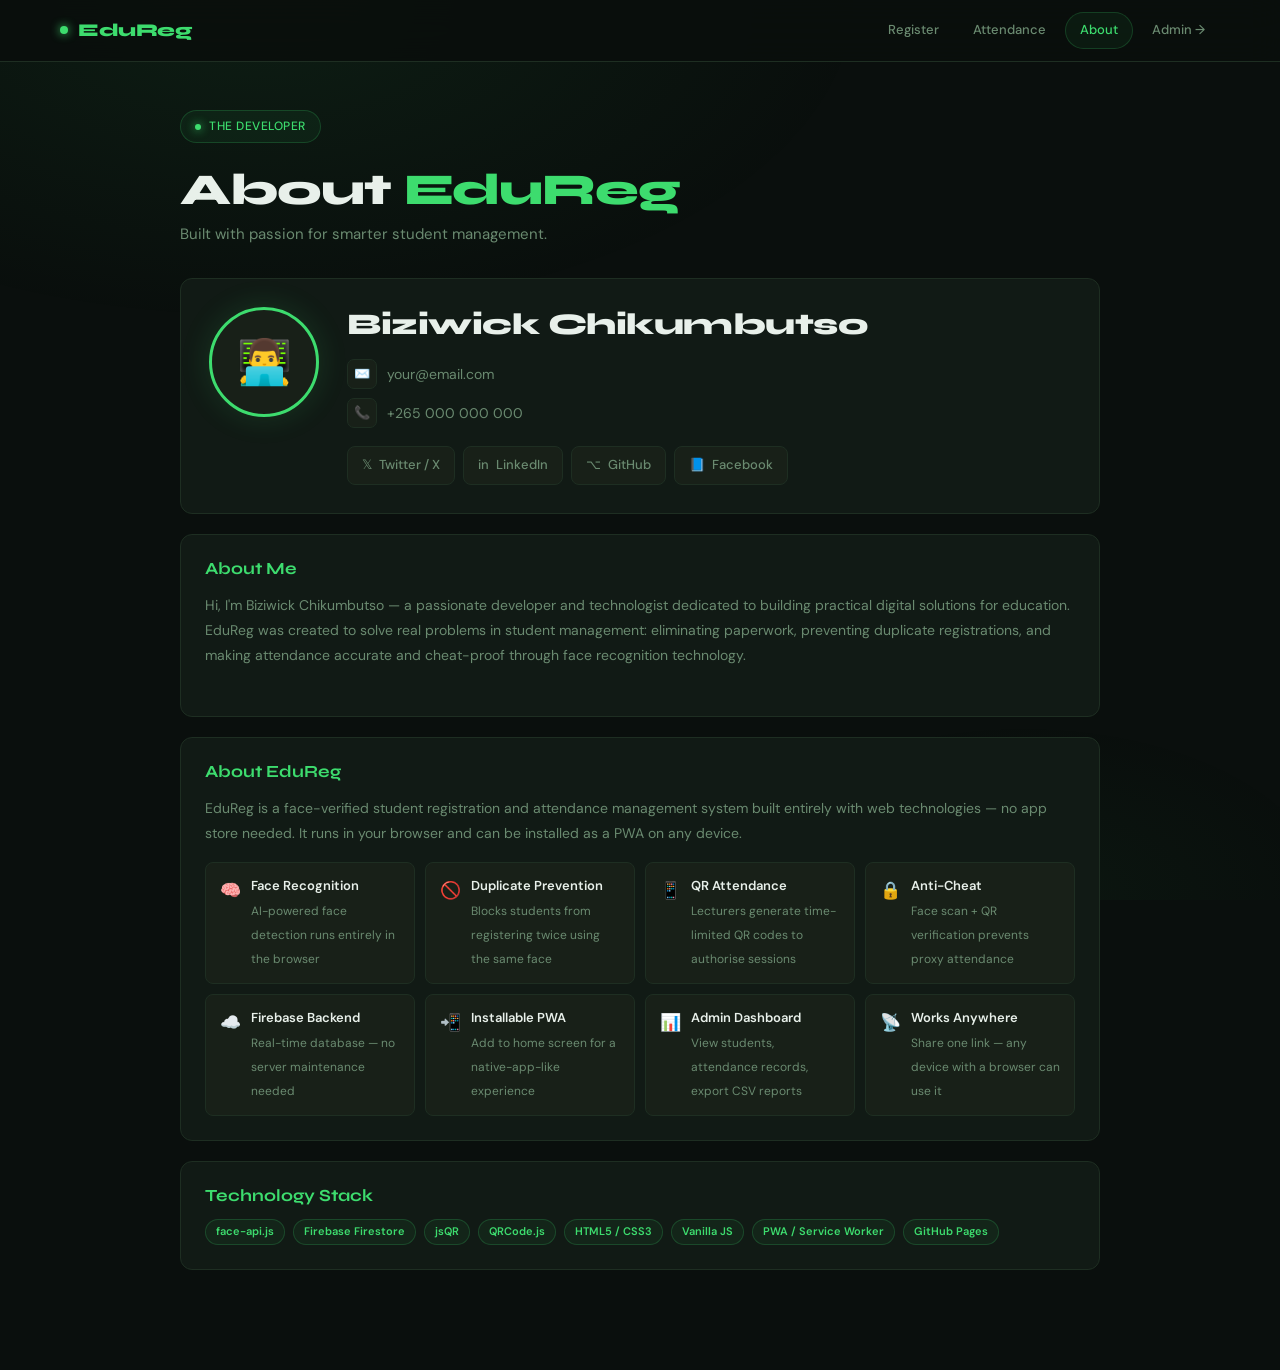
==== about.html @ fe2437e2 "Add files via upload" ====
<!DOCTYPE html>
<html lang="en">
<head>
  <meta charset="UTF-8"/>
  <meta name="viewport" content="width=device-width, initial-scale=1.0"/>
  <meta name="theme-color" content="#3ddc6e"/>
  <link rel="manifest" href="manifest.json"/>
  <title>About — EduReg</title>
  <link rel="stylesheet" href="style.css"/>
</head>
<body>
<nav class="nav">
  <div class="nav-inner">
    <a href="index.html" class="nav-logo"><span class="nav-logo-dot"></span>EduReg</a>
    <div class="nav-links">
      <a href="index.html" class="nav-link">Register</a>
      <a href="attendance.html" class="nav-link">Attendance</a>
      <a href="about.html" class="nav-link active">About</a>
      <a href="admin.html" class="nav-link">Admin →</a>
    </div>
    <button class="nav-burger" id="burgerBtn" onclick="toggleMenu()" aria-label="Menu">
      <span></span><span></span><span></span>
    </button>
  </div>
</nav>
<div class="nav-drawer" id="navDrawer">
  <a href="index.html" class="nav-link">📋 Register</a>
  <a href="attendance.html" class="nav-link">✅ Attendance</a>
  <a href="about.html" class="nav-link active">👤 About</a>
  <a href="admin.html" class="nav-link">🔒 Admin Panel</a>
</div>

<div class="container" style="padding-bottom:80px;">
  <div class="about-hero">
    <div class="hero-badge"><span class="nav-logo-dot" style="width:6px;height:6px;"></span>The Developer</div>
    <h1 style="font-size:clamp(26px,5vw,44px);font-weight:800;letter-spacing:-1px;margin-bottom:6px;">About <span style="color:var(--accent)">EduReg</span></h1>
    <p style="color:var(--text-muted);font-size:15px;">Built with passion for smarter student management.</p>
  </div>

  <!-- PROFILE CARD -->
  <div class="about-card">
    <div class="about-avatar">👨‍💻</div>
    <div class="about-info">
      <h1>Biziwick Chikumbutso</h1>
      <p class="about-role"><!-- SET YOUR ROLE HERE e.g. Software Developer & System Designer --></p>
      <p class="about-uni"><!-- SET YOUR UNIVERSITY/INSTITUTION HERE --></p>

      <div class="about-contacts">
        <div class="about-contact-row">
          <div class="contact-icon">✉️</div>
          <!-- REPLACE href AND TEXT WITH YOUR EMAIL -->
          <a href="mailto:your@email.com">your@email.com</a>
        </div>
        <div class="about-contact-row">
          <div class="contact-icon">📞</div>
          <!-- REPLACE WITH YOUR PHONE -->
          <a href="tel:+265000000000">+265 000 000 000</a>
        </div>
      </div>

      <div class="socials-row">
        <!-- REPLACE # WITH YOUR ACTUAL LINKS -->
        <a href="#" class="social-btn" target="_blank">
          <span>𝕏</span> Twitter / X
        </a>
        <a href="#" class="social-btn" target="_blank">
          <span>in</span> LinkedIn
        </a>
        <a href="#" class="social-btn" target="_blank">
          <span>⌥</span> GitHub
        </a>
        <a href="#" class="social-btn" target="_blank">
          <span>📘</span> Facebook
        </a>
      </div>
    </div>
  </div>

  <!-- BIO -->
  <div class="about-section">
    <h2>About Me</h2>
    <!-- REPLACE THIS WITH YOUR OWN BIO -->
    <p>Hi, I'm Biziwick Chikumbutso — a passionate developer and technologist dedicated to building practical digital solutions for education. EduReg was created to solve real problems in student management: eliminating paperwork, preventing duplicate registrations, and making attendance accurate and cheat-proof through face recognition technology.</p>
    <br/>
    <p style="color:var(--text-dim);font-size:13px;"><!-- ADD ANY ADDITIONAL INFO HERE --></p>
  </div>

  <!-- SYSTEM INFO -->
  <div class="about-section">
    <h2>About EduReg</h2>
    <p style="margin-bottom:16px;">EduReg is a face-verified student registration and attendance management system built entirely with web technologies — no app store needed. It runs in your browser and can be installed as a PWA on any device.</p>
    <div class="feature-list">
      <div class="feature-item">
        <span class="feature-item-icon">🧠</span>
        <div class="feature-item-text">
          <strong>Face Recognition</strong>
          <span>AI-powered face detection runs entirely in the browser</span>
        </div>
      </div>
      <div class="feature-item">
        <span class="feature-item-icon">🚫</span>
        <div class="feature-item-text">
          <strong>Duplicate Prevention</strong>
          <span>Blocks students from registering twice using the same face</span>
        </div>
      </div>
      <div class="feature-item">
        <span class="feature-item-icon">📱</span>
        <div class="feature-item-text">
          <strong>QR Attendance</strong>
          <span>Lecturers generate time-limited QR codes to authorise sessions</span>
        </div>
      </div>
      <div class="feature-item">
        <span class="feature-item-icon">🔒</span>
        <div class="feature-item-text">
          <strong>Anti-Cheat</strong>
          <span>Face scan + QR verification prevents proxy attendance</span>
        </div>
      </div>
      <div class="feature-item">
        <span class="feature-item-icon">☁️</span>
        <div class="feature-item-text">
          <strong>Firebase Backend</strong>
          <span>Real-time database — no server maintenance needed</span>
        </div>
      </div>
      <div class="feature-item">
        <span class="feature-item-icon">📲</span>
        <div class="feature-item-text">
          <strong>Installable PWA</strong>
          <span>Add to home screen for a native-app-like experience</span>
        </div>
      </div>
      <div class="feature-item">
        <span class="feature-item-icon">📊</span>
        <div class="feature-item-text">
          <strong>Admin Dashboard</strong>
          <span>View students, attendance records, export CSV reports</span>
        </div>
      </div>
      <div class="feature-item">
        <span class="feature-item-icon">📡</span>
        <div class="feature-item-text">
          <strong>Works Anywhere</strong>
          <span>Share one link — any device with a browser can use it</span>
        </div>
      </div>
    </div>
  </div>

  <!-- STACK -->
  <div class="about-section">
    <h2>Technology Stack</h2>
    <div style="display:flex;gap:8px;flex-wrap:wrap;margin-top:4px;">
      <span class="badge">face-api.js</span>
      <span class="badge">Firebase Firestore</span>
      <span class="badge">jsQR</span>
      <span class="badge">QRCode.js</span>
      <span class="badge">HTML5 / CSS3</span>
      <span class="badge">Vanilla JS</span>
      <span class="badge">PWA / Service Worker</span>
      <span class="badge">GitHub Pages</span>
    </div>
  </div>
</div>

<div class="toast-container" id="toastContainer"></div>

<script>
function toggleMenu(){ const b=document.getElementById('burgerBtn'),d=document.getElementById('navDrawer'); b.classList.toggle('open'); d.classList.toggle('open'); }
window.toggleMenu=toggleMenu;
document.getElementById('navDrawer').querySelectorAll('.nav-link').forEach(l=>l.addEventListener('click',()=>{ document.getElementById('burgerBtn').classList.remove('open'); document.getElementById('navDrawer').classList.remove('open'); }));
</script>
</body>
</html>
---- style.css ----
@import url('https://fonts.googleapis.com/css2?family=Syne:wght@400;600;700;800&family=DM+Sans:ital,wght@0,300;0,400;0,500;1,300&display=swap');

*, *::before, *::after { box-sizing: border-box; margin: 0; padding: 0; }

:root {
  --bg: #0a0f0d;
  --surface: #111a15;
  --surface2: #182018;
  --border: #1e2e22;
  --accent: #3ddc6e;
  --accent-dim: #2aad52;
  --accent-glow: rgba(61,220,110,0.15);
  --accent-glow2: rgba(61,220,110,0.06);
  --text: #e8f0ea;
  --text-muted: #6a8a70;
  --text-dim: #3a5040;
  --danger: #f05a5a;
  --warn: #f0b429;
  --info: #5ab4f0;
  --radius: 12px;
  --radius-sm: 8px;
  --nav-h: 62px;
}

html { scroll-behavior: smooth; }

body {
  font-family: 'DM Sans', sans-serif;
  background: var(--bg); color: var(--text);
  min-height: 100vh; line-height: 1.6; font-size: 15px;
  -webkit-tap-highlight-color: transparent;
}

body::before {
  content: ''; position: fixed; inset: 0;
  background-image:
    radial-gradient(ellipse 80% 60% at 20% 0%, rgba(61,220,110,0.07) 0%, transparent 60%),
    radial-gradient(ellipse 50% 40% at 80% 100%, rgba(61,220,110,0.04) 0%, transparent 50%);
  pointer-events: none; z-index: 0;
}

h1,h2,h3,h4 { font-family: 'Syne', sans-serif; line-height: 1.15; }

.container { max-width: 960px; margin: 0 auto; padding: 0 20px; position: relative; z-index: 1; }
.container--wide { max-width: 1200px; margin: 0 auto; padding: 0 20px; position: relative; z-index: 1; }

/* NAV */
.nav {
  position: sticky; top: 0; z-index: 100;
  background: rgba(10,15,13,0.92); backdrop-filter: blur(16px);
  border-bottom: 1px solid var(--border); height: var(--nav-h);
}
.nav-inner {
  display: flex; align-items: center; justify-content: space-between;
  max-width: 1200px; margin: 0 auto; padding: 0 20px; height: 100%;
}
.nav-logo {
  font-family: 'Syne', sans-serif; font-weight: 800; font-size: 18px;
  color: var(--accent); letter-spacing: -0.5px; text-decoration: none;
  display: flex; align-items: center; gap: 10px; flex-shrink: 0; z-index: 201;
}
.nav-logo-dot {
  width: 8px; height: 8px; border-radius: 50%; background: var(--accent);
  box-shadow: 0 0 10px var(--accent); animation: pulse 2s ease-in-out infinite;
}
.nav-links { display: flex; align-items: center; gap: 4px; }
.nav-link {
  color: var(--text-muted); text-decoration: none; font-size: 13px; font-weight: 500;
  padding: 7px 14px; border-radius: 20px; border: 1px solid transparent;
  transition: all 0.2s; white-space: nowrap;
}
.nav-link:hover { color: var(--accent); border-color: var(--border); }
.nav-link.active { color: var(--accent); background: var(--accent-glow2); border-color: rgba(61,220,110,0.2); }

.nav-burger {
  display: none; background: none; border: none; cursor: pointer;
  color: var(--text-muted); padding: 8px; flex-direction: column; gap: 5px; z-index: 201;
}
.nav-burger span { display: block; width: 22px; height: 2px; background: currentColor; border-radius: 2px; transition: all 0.3s; }
.nav-burger.open span:nth-child(1) { transform: translateY(7px) rotate(45deg); }
.nav-burger.open span:nth-child(2) { opacity: 0; transform: scaleX(0); }
.nav-burger.open span:nth-child(3) { transform: translateY(-7px) rotate(-45deg); }

.nav-drawer {
  display: none; position: fixed; top: var(--nav-h); left: 0; right: 0; bottom: 0;
  background: rgba(10,15,13,0.98); backdrop-filter: blur(20px); z-index: 99;
  flex-direction: column; padding: 28px 20px; gap: 6px; overflow-y: auto;
  transform: translateX(100%); transition: transform 0.3s ease;
}
.nav-drawer.open { transform: translateX(0); }
.nav-drawer .nav-link { font-size: 17px; padding: 14px 18px; border-radius: var(--radius-sm); border: 1px solid var(--border); display: block; }
.nav-drawer .nav-link:hover { background: var(--surface); }

@media (max-width: 768px) {
  .nav-links { display: none; }
  .nav-burger { display: flex; }
  .nav-drawer { display: flex; }
}

/* PWA BANNER */
.pwa-banner {
  position: fixed; bottom: 0; left: 0; right: 0; z-index: 500;
  background: var(--surface); border-top: 1px solid rgba(61,220,110,0.3);
  padding: 14px 18px; display: flex; align-items: center; gap: 14px;
  box-shadow: 0 -8px 32px rgba(0,0,0,0.4);
  transform: translateY(110%); transition: transform 0.4s cubic-bezier(0.34,1.56,0.64,1);
}
.pwa-banner.show { transform: translateY(0); }
.pwa-banner-icon { width: 44px; height: 44px; border-radius: 10px; background: var(--accent); display: flex; align-items: center; justify-content: center; font-size: 22px; flex-shrink: 0; }
.pwa-banner-text { flex: 1; min-width: 0; }
.pwa-banner-text strong { display: block; font-family: 'Syne', sans-serif; font-size: 14px; margin-bottom: 1px; }
.pwa-banner-text span { font-size: 12px; color: var(--text-muted); }
.pwa-banner-actions { display: flex; gap: 8px; flex-shrink: 0; }
.pwa-dismiss { background: none; border: none; color: var(--text-dim); cursor: pointer; font-size: 20px; padding: 4px; }
@media (max-width: 480px) {
  .pwa-banner { flex-wrap: wrap; }
  .pwa-banner-actions { width: 100%; }
  .pwa-banner-actions .btn { flex: 1; }
}

/* HERO */
.hero { padding: 56px 0 36px; text-align: center; }
.hero-badge {
  display: inline-flex; align-items: center; gap: 8px;
  background: var(--accent-glow2); border: 1px solid rgba(61,220,110,0.2);
  color: var(--accent); font-size: 12px; font-weight: 500;
  padding: 6px 14px; border-radius: 20px; margin-bottom: 22px;
  letter-spacing: 0.5px; text-transform: uppercase;
}
.hero h1 { font-size: clamp(26px, 6vw, 52px); font-weight: 800; letter-spacing: -1.5px; color: var(--text); margin-bottom: 14px; }
.hero h1 span { color: var(--accent); }
.hero p { font-size: 16px; color: var(--text-muted); max-width: 460px; margin: 0 auto 28px; }

/* CARD */
.card { background: var(--surface); border: 1px solid var(--border); border-radius: var(--radius); padding: 28px; }
@media (max-width: 480px) { .card { padding: 18px 15px; } }
.card--glow { box-shadow: 0 0 40px var(--accent-glow2), 0 0 0 1px rgba(61,220,110,0.08); }

/* STEPS */
.steps { display: flex; margin-bottom: 28px; border-radius: var(--radius); overflow: hidden; border: 1px solid var(--border); }
.step { flex: 1; padding: 12px 10px; display: flex; align-items: center; gap: 8px; background: var(--surface); border-right: 1px solid var(--border); color: var(--text-dim); font-size: 12px; font-weight: 500; cursor: default; transition: all 0.3s; }
.step:last-child { border-right: none; }
.step-num { width: 22px; height: 22px; border-radius: 50%; background: var(--surface2); border: 1px solid var(--border); display: flex; align-items: center; justify-content: center; font-size: 10px; font-weight: 700; flex-shrink: 0; font-family: 'Syne', sans-serif; transition: all 0.3s; }
.step.active { color: var(--accent); background: var(--accent-glow2); }
.step.active .step-num { background: var(--accent); color: var(--bg); border-color: var(--accent); box-shadow: 0 0 12px rgba(61,220,110,0.4); }
.step.done .step-num { background: var(--accent-dim); color: var(--bg); border-color: var(--accent-dim); }
@media (max-width: 480px) { .step-label { display: none; } .step { justify-content: center; } }

/* CAMERA */
.camera-wrap { position: relative; width: 100%; max-width: 420px; margin: 0 auto 18px; border-radius: var(--radius); overflow: hidden; border: 1px solid var(--border); background: #060a08; aspect-ratio: 4/3; }
.camera-wrap video, .camera-wrap canvas { width: 100%; height: 100%; object-fit: cover; display: block; }
.camera-wrap canvas { position: absolute; inset: 0; }
.camera-overlay { position: absolute; inset: 0; display: flex; align-items: center; justify-content: center; flex-direction: column; gap: 12px; background: rgba(6,10,8,0.7); transition: opacity 0.4s; }
.camera-overlay.hidden { opacity: 0; pointer-events: none; }
.camera-scan-ring { width: 130px; height: 130px; border-radius: 50%; border: 2px solid var(--accent); box-shadow: 0 0 30px var(--accent-glow), inset 0 0 30px var(--accent-glow); animation: scanRing 2s ease-in-out infinite; }
@keyframes scanRing { 0%,100%{box-shadow:0 0 20px var(--accent-glow),inset 0 0 20px var(--accent-glow)} 50%{box-shadow:0 0 40px rgba(61,220,110,0.3),inset 0 0 40px rgba(61,220,110,0.1)} }
.camera-status { font-size: 12px; color: var(--text-muted); font-family: 'Syne', sans-serif; letter-spacing: 0.5px; text-align: center; padding: 0 16px; }
.face-detected-bar { position: absolute; bottom: 0; left: 0; right: 0; padding: 10px 14px; background: linear-gradient(to top, rgba(6,10,8,0.9), transparent); font-size: 12px; font-weight: 500; color: var(--accent); font-family: 'Syne', sans-serif; letter-spacing: 0.5px; display: flex; align-items: center; gap: 8px; opacity: 0; transition: opacity 0.3s; }
.face-detected-bar.show { opacity: 1; }
.face-dot { width: 6px; height: 6px; border-radius: 50%; background: var(--accent); animation: pulse 1s ease-in-out infinite; }

/* ALERTS */
.alert { border-radius: var(--radius-sm); padding: 13px 16px; margin-bottom: 16px; display: none; align-items: flex-start; gap: 10px; font-size: 14px; }
.alert.show { display: flex; }
.alert-danger { background: rgba(240,90,90,0.08); border: 1px solid rgba(240,90,90,0.3); }
.alert-warn { background: rgba(240,180,41,0.08); border: 1px solid rgba(240,180,41,0.3); }
.alert-success { background: rgba(61,220,110,0.08); border: 1px solid rgba(61,220,110,0.3); }
.alert-icon { font-size: 16px; flex-shrink: 0; margin-top: 1px; }
.alert h4 { font-family: 'Syne', sans-serif; font-size: 13px; margin-bottom: 3px; }
.alert-danger h4 { color: var(--danger); }
.alert-warn h4 { color: var(--warn); }
.alert-success h4 { color: var(--accent); }
.alert p { color: var(--text-muted); font-size: 13px; }

/* FORM */
.form-grid { display: grid; grid-template-columns: 1fr 1fr; gap: 14px; }
@media (max-width: 580px) { .form-grid { grid-template-columns: 1fr; } }
.field { display: flex; flex-direction: column; gap: 6px; }
.field.full { grid-column: 1/-1; }
label { font-size: 11px; font-weight: 500; color: var(--text-muted); letter-spacing: 0.5px; text-transform: uppercase; }
input, select, textarea { background: var(--surface2); border: 1px solid var(--border); border-radius: var(--radius-sm); color: var(--text); font-family: 'DM Sans', sans-serif; font-size: 15px; padding: 12px 14px; outline: none; transition: border-color 0.2s, box-shadow 0.2s; width: 100%; -webkit-appearance: none; appearance: none; }
input:focus, select:focus, textarea:focus { border-color: var(--accent); box-shadow: 0 0 0 3px var(--accent-glow); }
input::placeholder, textarea::placeholder { color: var(--text-dim); }
select option { background: var(--surface2); }
textarea { resize: vertical; min-height: 90px; line-height: 1.5; }

/* BUTTONS */
.btn { display: inline-flex; align-items: center; justify-content: center; gap: 8px; font-family: 'Syne', sans-serif; font-size: 14px; font-weight: 700; padding: 12px 22px; border-radius: var(--radius-sm); border: none; cursor: pointer; transition: all 0.2s; letter-spacing: 0.3px; text-decoration: none; white-space: nowrap; -webkit-tap-highlight-color: transparent; }
.btn-primary { background: var(--accent); color: var(--bg); box-shadow: 0 4px 20px rgba(61,220,110,0.3); }
.btn-primary:hover { background: #4fff85; box-shadow: 0 4px 28px rgba(61,220,110,0.5); transform: translateY(-1px); }
.btn-primary:active { transform: translateY(0); }
.btn-primary:disabled { opacity: 0.4; cursor: not-allowed; transform: none; box-shadow: none; }
.btn-outline { background: transparent; color: var(--text-muted); border: 1px solid var(--border); }
.btn-outline:hover { border-color: var(--accent); color: var(--accent); }
.btn-danger { background: var(--danger); color: #fff; }
.btn-danger:hover { background: #e04040; transform: translateY(-1px); }
.btn-warn { background: var(--warn); color: #1a1000; }
.btn-sm { padding: 7px 13px; font-size: 12px; }
.btn-full { width: 100%; }

/* PHOTO PREVIEW + SUCCESS */
.photo-preview { width: 68px; height: 68px; border-radius: 50%; border: 2px solid var(--accent); object-fit: cover; box-shadow: 0 0 16px var(--accent-glow); display: none; }
.photo-preview.show { display: block; }
.success-screen { text-align: center; padding: 40px 16px; display: none; }
.success-screen.show { display: block; }
.success-icon { width: 70px; height: 70px; border-radius: 50%; background: var(--accent-glow); border: 2px solid var(--accent); display: flex; align-items: center; justify-content: center; font-size: 26px; margin: 0 auto 18px; box-shadow: 0 0 40px var(--accent-glow); }
.success-screen h2 { font-size: 24px; font-weight: 800; margin-bottom: 8px; }
.success-screen p { color: var(--text-muted); margin-bottom: 24px; font-size: 14px; }

/* ADMIN LOGIN */
.login-wrap { min-height: 100vh; display: flex; align-items: center; justify-content: center; padding: 20px; }
.login-card { width: 100%; max-width: 400px; }
.login-card h1 { font-size: 26px; font-weight: 800; margin-bottom: 6px; }
.login-card p { color: var(--text-muted); font-size: 14px; margin-bottom: 26px; }

/* ADMIN */
.admin-header { display: flex; align-items: flex-start; justify-content: space-between; padding: 24px 0 18px; gap: 12px; flex-wrap: wrap; }
.admin-header h1 { font-size: clamp(20px,4vw,28px); font-weight: 800; letter-spacing: -0.5px; }
.stats-row { display: grid; grid-template-columns: repeat(auto-fit, minmax(140px,1fr)); gap: 12px; margin-bottom: 22px; }
.stat-card { background: var(--surface); border: 1px solid var(--border); border-radius: var(--radius); padding: 16px 18px; }
.stat-label { font-size: 11px; color: var(--text-muted); text-transform: uppercase; letter-spacing: 0.5px; margin-bottom: 6px; }
.stat-value { font-family: 'Syne', sans-serif; font-size: 26px; font-weight: 800; color: var(--accent); line-height: 1; }
.stat-sub { font-size: 11px; color: var(--text-dim); margin-top: 3px; }

/* TABS */
.admin-tabs { display: flex; gap: 2px; margin-bottom: 22px; border-bottom: 1px solid var(--border); overflow-x: auto; -webkit-overflow-scrolling: touch; scrollbar-width: none; }
.admin-tabs::-webkit-scrollbar { display: none; }
.tab-btn { padding: 10px 16px; background: none; border: none; cursor: pointer; color: var(--text-muted); font-family: 'Syne', sans-serif; font-size: 13px; font-weight: 700; border-bottom: 2px solid transparent; margin-bottom: -1px; white-space: nowrap; transition: all 0.2s; }
.tab-btn:hover { color: var(--text); }
.tab-btn.active { color: var(--accent); border-bottom-color: var(--accent); }
.tab-panel { display: none; }
.tab-panel.active { display: block; }

.toolbar { display: flex; gap: 10px; margin-bottom: 14px; flex-wrap: wrap; }
.search-wrap { position: relative; flex: 1; min-width: 150px; }
.search-wrap input { padding-left: 36px; }
.search-icon { position: absolute; left: 12px; top: 50%; transform: translateY(-50%); color: var(--text-dim); font-size: 14px; pointer-events: none; }
@media (max-width: 600px) { .toolbar { flex-direction: column; } }

/* TABLE — card layout on mobile */
.table-wrap { background: var(--surface); border: 1px solid var(--border); border-radius: var(--radius); overflow: hidden; }
table { width: 100%; border-collapse: collapse; }
thead th { text-align: left; padding: 11px 14px; font-family: 'Syne', sans-serif; font-size: 10px; font-weight: 700; color: var(--text-muted); text-transform: uppercase; letter-spacing: 0.8px; background: var(--surface2); border-bottom: 1px solid var(--border); white-space: nowrap; }
tbody tr { border-bottom: 1px solid var(--border); transition: background 0.15s; }
tbody tr:last-child { border-bottom: none; }
tbody tr:hover { background: var(--surface2); }
tbody td { padding: 11px 14px; font-size: 13px; vertical-align: middle; }
.td-name { display: flex; align-items: center; gap: 10px; }
.td-avatar { width: 32px; height: 32px; border-radius: 50%; object-fit: cover; border: 1px solid var(--border); background: var(--surface2); flex-shrink: 0; }
.td-name-text { font-weight: 500; font-size: 13px; }
.td-id { font-family: monospace; font-size: 11px; color: var(--text-muted); }

@media (max-width: 680px) {
  .table-wrap { overflow: visible; background: transparent; border: none; box-shadow: none; }
  table, thead, tbody, tr, td, th { display: block; }
  thead { display: none; }
  tbody tr { background: var(--surface); border: 1px solid var(--border); border-radius: var(--radius-sm); margin-bottom: 10px; padding: 14px 15px; display: flex; flex-wrap: wrap; gap: 8px 12px; }
  tbody tr:hover { background: var(--surface2); }
  tbody td { padding: 0; border: none; }
  td[data-label]::before { content: attr(data-label); display: block; font-size: 10px; color: var(--text-dim); text-transform: uppercase; letter-spacing: 0.4px; margin-bottom: 2px; }
  td.col-name { width: 100%; }
  td.col-id, td.col-year { width: calc(50% - 6px); }
  td.col-course, td.col-email { width: 100%; }
  td.col-date { width: calc(50% - 6px); }
  td.col-actions { width: 100%; margin-top: 4px; display: flex; gap: 8px; }
  td.col-actions .btn { flex: 1; }
}

.badge { display: inline-flex; align-items: center; padding: 3px 10px; border-radius: 20px; font-size: 11px; font-weight: 600; background: var(--accent-glow2); color: var(--accent); border: 1px solid rgba(61,220,110,0.2); }
.badge-danger { background: rgba(240,90,90,0.1); color: var(--danger); border-color: rgba(240,90,90,0.3); }
.badge-warn { background: rgba(240,180,41,0.1); color: var(--warn); border-color: rgba(240,180,41,0.3); }

.empty-state { text-align: center; padding: 48px 20px; color: var(--text-muted); }
.empty-state p { font-size: 14px; margin-top: 8px; }

/* MODAL */
.modal-backdrop { position: fixed; inset: 0; background: rgba(0,0,0,0.75); backdrop-filter: blur(4px); z-index: 200; display: flex; align-items: center; justify-content: center; padding: 14px; opacity: 0; pointer-events: none; transition: opacity 0.3s; }
.modal-backdrop.show { opacity: 1; pointer-events: all; }
.modal { background: var(--surface); border: 1px solid var(--border); border-radius: var(--radius); padding: 24px; max-width: 500px; width: 100%; max-height: 90vh; overflow-y: auto; transform: scale(0.95); transition: transform 0.3s; }
.modal-backdrop.show .modal { transform: scale(1); }
.modal-header { display: flex; align-items: flex-start; justify-content: space-between; margin-bottom: 18px; gap: 10px; }
.modal-header h3 { font-size: 18px; font-weight: 800; }
.modal-close { background: none; border: none; color: var(--text-muted); cursor: pointer; font-size: 20px; padding: 4px; line-height: 1; flex-shrink: 0; }
.modal-close:hover { color: var(--text); }
.modal-photo { width: 70px; height: 70px; border-radius: 50%; object-fit: cover; border: 2px solid var(--accent); margin-bottom: 14px; }
.detail-grid { display: grid; grid-template-columns: 1fr 1fr; gap: 14px; }
@media (max-width: 400px) { .detail-grid { grid-template-columns: 1fr; } }
.detail-item label { display: block; font-size: 10px; color: var(--text-muted); text-transform: uppercase; letter-spacing: 0.5px; margin-bottom: 2px; }
.detail-item p { font-size: 14px; color: var(--text); }

/* QR & SESSION */
.qr-display { background: #fff; border-radius: var(--radius); padding: 18px; display: inline-block; }
.qr-session-card { background: var(--surface2); border: 1px solid var(--border); border-radius: var(--radius); padding: 22px; text-align: center; margin-bottom: 16px; }
.qr-session-card h3 { font-size: 17px; font-weight: 800; margin-bottom: 4px; }
.session-timer { font-family: 'Syne', sans-serif; font-size: 32px; font-weight: 800; color: var(--accent); letter-spacing: 2px; margin: 14px 0; }
.session-timer.warn { color: var(--warn); animation: timerPulse 1s ease-in-out infinite; }
@keyframes timerPulse { 0%,100%{opacity:1} 50%{opacity:0.6} }

/* ATTENDANCE RESULT */
.attendance-result { border-radius: var(--radius); padding: 22px; text-align: center; display: none; margin-top: 18px; }
.attendance-result.show { display: block; }
.attendance-result.success-res { background: rgba(61,220,110,0.08); border: 1px solid rgba(61,220,110,0.3); }
.attendance-result.fail-res { background: rgba(240,90,90,0.08); border: 1px solid rgba(240,90,90,0.3); }
.att-avatar { width: 72px; height: 72px; border-radius: 50%; object-fit: cover; border: 3px solid var(--accent); margin: 0 auto 14px; display: block; }
.att-record { display: flex; align-items: center; gap: 12px; padding: 11px 0; border-bottom: 1px solid var(--border); }
.att-record:last-child { border-bottom: none; }
.att-record-avatar { width: 36px; height: 36px; border-radius: 50%; object-fit: cover; background: var(--surface2); border: 1px solid var(--border); display: flex; align-items: center; justify-content: center; font-size: 14px; flex-shrink: 0; }
.att-record-name { font-weight: 500; font-size: 14px; }
.att-record-meta { font-size: 12px; color: var(--text-muted); }
.att-record-time { margin-left: auto; font-size: 12px; color: var(--text-dim); font-family: monospace; flex-shrink: 0; }

/* ABOUT */
.about-hero { padding: 48px 0 32px; }
.about-card { display: flex; gap: 28px; align-items: flex-start; flex-wrap: wrap; background: var(--surface); border: 1px solid var(--border); border-radius: var(--radius); padding: 28px; margin-bottom: 20px; }
.about-avatar { width: 110px; height: 110px; border-radius: 50%; border: 3px solid var(--accent); object-fit: cover; box-shadow: 0 0 30px var(--accent-glow); flex-shrink: 0; background: var(--surface2); display: flex; align-items: center; justify-content: center; font-size: 44px; }
.about-info { flex: 1; min-width: 180px; }
.about-info h1 { font-size: clamp(20px,4vw,30px); font-weight: 800; letter-spacing: -0.5px; margin-bottom: 4px; }
.about-role { color: var(--accent); font-size: 14px; font-weight: 500; margin-bottom: 3px; }
.about-uni { color: var(--text-muted); font-size: 13px; margin-bottom: 18px; }
.about-contacts { display: flex; flex-direction: column; gap: 9px; }
.about-contact-row { display: flex; align-items: center; gap: 10px; font-size: 14px; }
.about-contact-row a { color: var(--text-muted); text-decoration: none; transition: color 0.2s; }
.about-contact-row a:hover { color: var(--accent); }
.contact-icon { width: 30px; height: 30px; border-radius: 7px; background: var(--surface2); border: 1px solid var(--border); display: flex; align-items: center; justify-content: center; font-size: 13px; flex-shrink: 0; }
.socials-row { display: flex; gap: 8px; flex-wrap: wrap; margin-top: 18px; }
.social-btn { display: flex; align-items: center; gap: 7px; padding: 8px 14px; border-radius: var(--radius-sm); background: var(--surface2); border: 1px solid var(--border); color: var(--text-muted); text-decoration: none; font-size: 13px; font-weight: 500; transition: all 0.2s; }
.social-btn:hover { border-color: var(--accent); color: var(--accent); }
.about-section { background: var(--surface); border: 1px solid var(--border); border-radius: var(--radius); padding: 24px; margin-bottom: 20px; }
.about-section h2 { font-size: 17px; margin-bottom: 14px; color: var(--accent); }
.about-section p { color: var(--text-muted); line-height: 1.8; font-size: 14px; }
.feature-list { display: grid; grid-template-columns: repeat(auto-fit, minmax(180px,1fr)); gap: 10px; margin-top: 4px; }
.feature-item { background: var(--surface2); border: 1px solid var(--border); border-radius: var(--radius-sm); padding: 13px 14px; display: flex; align-items: flex-start; gap: 10px; }
.feature-item-icon { font-size: 17px; flex-shrink: 0; margin-top: 1px; }
.feature-item-text strong { display: block; font-size: 13px; font-weight: 600; margin-bottom: 1px; }
.feature-item-text span { font-size: 12px; color: var(--text-muted); }

/* MISC */
.export-row { display: flex; gap: 8px; flex-wrap: wrap; }
.toast-container { position: fixed; bottom: 76px; right: 14px; z-index: 999; display: flex; flex-direction: column; gap: 8px; }
.toast { background: var(--surface); border: 1px solid var(--border); border-radius: var(--radius-sm); padding: 11px 16px; font-size: 13px; color: var(--text); box-shadow: 0 8px 32px rgba(0,0,0,0.4); min-width: 220px; max-width: 300px; display: flex; align-items: center; gap: 10px; animation: slideIn 0.3s ease; transition: opacity 0.3s; }
.toast.success { border-left: 3px solid var(--accent); }
.toast.error { border-left: 3px solid var(--danger); }
.toast.warn { border-left: 3px solid var(--warn); }
@keyframes slideIn { from{transform:translateX(110%);opacity:0} to{transform:translateX(0);opacity:1} }
.spinner { width: 15px; height: 15px; border: 2px solid rgba(0,0,0,0.2); border-top-color: var(--bg); border-radius: 50%; animation: spin 0.7s linear infinite; flex-shrink: 0; }
.spinner-light { border-color: rgba(255,255,255,0.2); border-top-color: #fff; }
@keyframes spin { to{transform:rotate(360deg)} }
@keyframes pulse { 0%,100%{opacity:1;transform:scale(1)} 50%{opacity:0.6;transform:scale(0.8)} }
.divider { border: none; border-top: 1px solid var(--border); margin: 18px 0; }
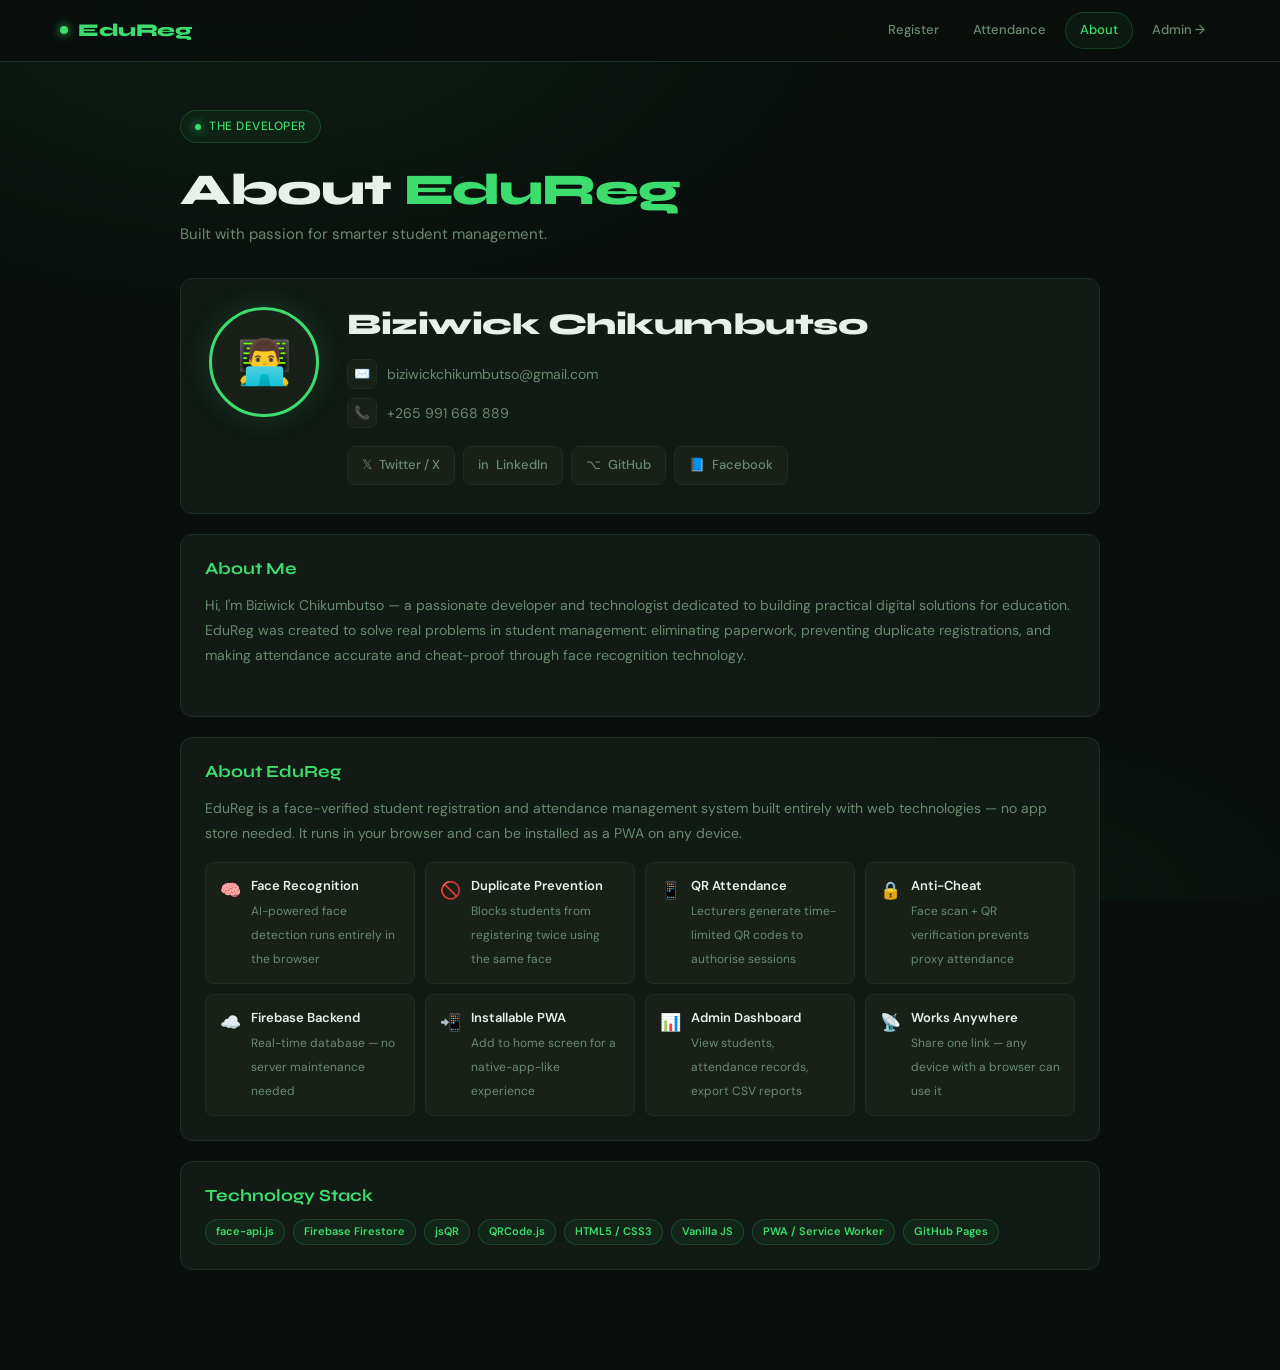
==== commit 9ffc1023: "Update about.html" ====
--- a/about.html
+++ b/about.html
@@ -49,12 +49,12 @@
         <div class="about-contact-row">
           <div class="contact-icon">✉️</div>
           <!-- REPLACE href AND TEXT WITH YOUR EMAIL -->
-          <a href="mailto:your@email.com">your@email.com</a>
+          <a href="mailto:your@email.com">biziwickchikumbutso@gmail.com</a>
         </div>
         <div class="about-contact-row">
           <div class="contact-icon">📞</div>
           <!-- REPLACE WITH YOUR PHONE -->
-          <a href="tel:+265000000000">+265 000 000 000</a>
+          <a href="tel:+265000000000">+265 991 668 889</a>
         </div>
       </div>
 
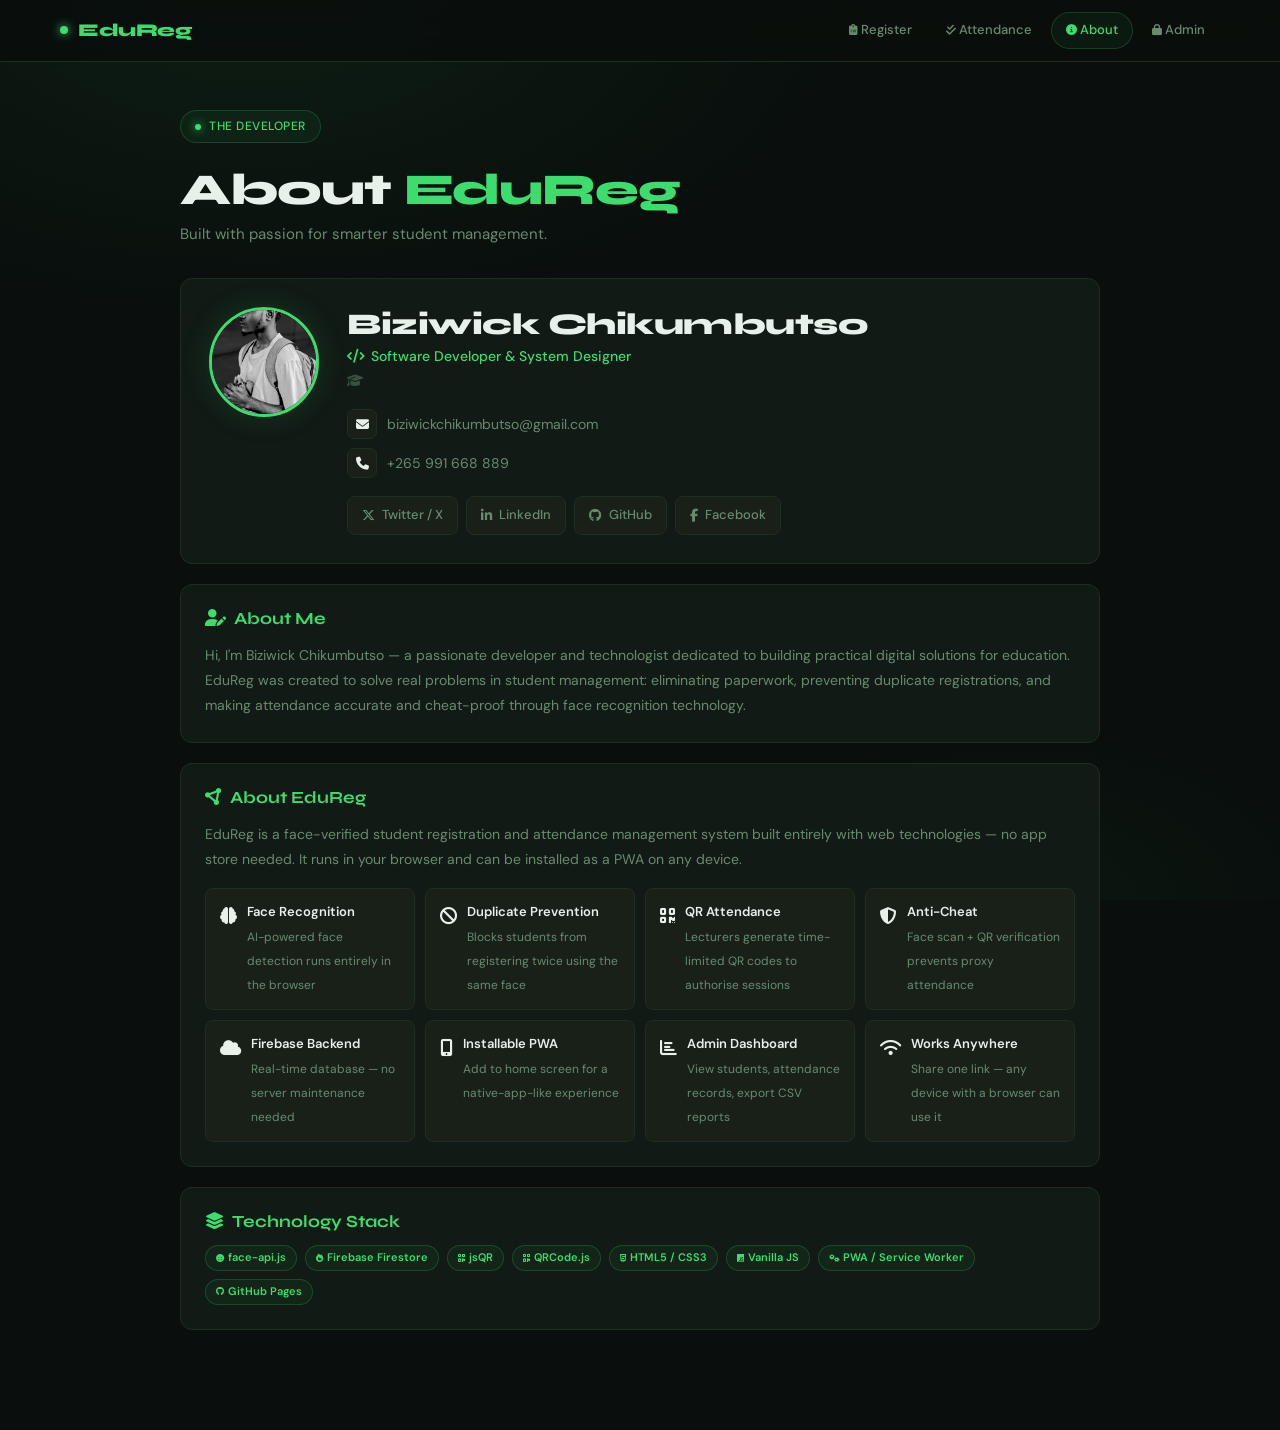
==== commit 44bb99e1: "Update about.html" ====
--- a/about.html
+++ b/about.html
@@ -7,16 +7,17 @@
   <link rel="manifest" href="manifest.json"/>
   <title>About — EduReg</title>
   <link rel="stylesheet" href="style.css"/>
+  <link rel="stylesheet" href="https://cdnjs.cloudflare.com/ajax/libs/font-awesome/6.5.0/css/all.min.css"/>
 </head>
 <body>
 <nav class="nav">
   <div class="nav-inner">
     <a href="index.html" class="nav-logo"><span class="nav-logo-dot"></span>EduReg</a>
     <div class="nav-links">
-      <a href="index.html" class="nav-link">Register</a>
-      <a href="attendance.html" class="nav-link">Attendance</a>
-      <a href="about.html" class="nav-link active">About</a>
-      <a href="admin.html" class="nav-link">Admin →</a>
+      <a href="index.html" class="nav-link"><i class="fa-solid fa-clipboard-list fa-sm"></i> Register</a>
+      <a href="attendance.html" class="nav-link"><i class="fa-solid fa-check-double fa-sm"></i> Attendance</a>
+      <a href="about.html" class="nav-link active"><i class="fa-solid fa-circle-info fa-sm"></i> About</a>
+      <a href="admin.html" class="nav-link"><i class="fa-solid fa-lock fa-sm"></i> Admin</a>
     </div>
     <button class="nav-burger" id="burgerBtn" onclick="toggleMenu()" aria-label="Menu">
       <span></span><span></span><span></span>
@@ -24,10 +25,10 @@
   </div>
 </nav>
 <div class="nav-drawer" id="navDrawer">
-  <a href="index.html" class="nav-link">📋 Register</a>
-  <a href="attendance.html" class="nav-link">✅ Attendance</a>
-  <a href="about.html" class="nav-link active">👤 About</a>
-  <a href="admin.html" class="nav-link">🔒 Admin Panel</a>
+  <a href="index.html" class="nav-link"><i class="fa-solid fa-clipboard-list"></i> Register</a>
+  <a href="attendance.html" class="nav-link"><i class="fa-solid fa-check-double"></i> Attendance</a>
+  <a href="about.html" class="nav-link active"><i class="fa-solid fa-circle-info"></i> About</a>
+  <a href="admin.html" class="nav-link"><i class="fa-solid fa-lock"></i> Admin Panel</a>
 </div>
 
 <div class="container" style="padding-bottom:80px;">
@@ -39,38 +40,35 @@
 
   <!-- PROFILE CARD -->
   <div class="about-card">
-    <div class="about-avatar">👨‍💻</div>
+    <img class="about-avatar" src="[data-uri]" alt="Biziwick Chikumbutso" style="object-fit:cover;"/>
     <div class="about-info">
       <h1>Biziwick Chikumbutso</h1>
-      <p class="about-role"><!-- SET YOUR ROLE HERE e.g. Software Developer & System Designer --></p>
-      <p class="about-uni"><!-- SET YOUR UNIVERSITY/INSTITUTION HERE --></p>
+      <p class="about-role"><i class="fa-solid fa-code" style="margin-right:6px;"></i>Software Developer &amp; System Designer</p>
+      <p class="about-uni"><i class="fa-solid fa-graduation-cap" style="margin-right:6px;color:var(--text-dim);"></i><!-- SET YOUR UNIVERSITY/INSTITUTION HERE --></p>
 
       <div class="about-contacts">
         <div class="about-contact-row">
-          <div class="contact-icon">✉️</div>
-          <!-- REPLACE href AND TEXT WITH YOUR EMAIL -->
-          <a href="mailto:your@email.com">biziwickchikumbutso@gmail.com</a>
+          <div class="contact-icon"><i class="fa-solid fa-envelope"></i></div>
+          <a href="mailto:biziwickchikumbutso@gmail.com">biziwickchikumbutso@gmail.com</a>
         </div>
         <div class="about-contact-row">
-          <div class="contact-icon">📞</div>
-          <!-- REPLACE WITH YOUR PHONE -->
-          <a href="tel:+265000000000">+265 991 668 889</a>
+          <div class="contact-icon"><i class="fa-solid fa-phone"></i></div>
+          <a href="tel:+265991668889">+265 991 668 889</a>
         </div>
       </div>
 
       <div class="socials-row">
-        <!-- REPLACE # WITH YOUR ACTUAL LINKS -->
         <a href="#" class="social-btn" target="_blank">
-          <span>𝕏</span> Twitter / X
+          <i class="fa-brands fa-x-twitter"></i> Twitter / X
         </a>
         <a href="#" class="social-btn" target="_blank">
-          <span>in</span> LinkedIn
+          <i class="fa-brands fa-linkedin-in"></i> LinkedIn
         </a>
         <a href="#" class="social-btn" target="_blank">
-          <span>⌥</span> GitHub
+          <i class="fa-brands fa-github"></i> GitHub
         </a>
         <a href="#" class="social-btn" target="_blank">
-          <span>📘</span> Facebook
+          <i class="fa-brands fa-facebook-f"></i> Facebook
         </a>
       </div>
     </div>
@@ -78,69 +76,66 @@
 
   <!-- BIO -->
   <div class="about-section">
-    <h2>About Me</h2>
-    <!-- REPLACE THIS WITH YOUR OWN BIO -->
+    <h2><i class="fa-solid fa-user-pen" style="margin-right:8px;"></i>About Me</h2>
     <p>Hi, I'm Biziwick Chikumbutso — a passionate developer and technologist dedicated to building practical digital solutions for education. EduReg was created to solve real problems in student management: eliminating paperwork, preventing duplicate registrations, and making attendance accurate and cheat-proof through face recognition technology.</p>
-    <br/>
-    <p style="color:var(--text-dim);font-size:13px;"><!-- ADD ANY ADDITIONAL INFO HERE --></p>
   </div>
 
   <!-- SYSTEM INFO -->
   <div class="about-section">
-    <h2>About EduReg</h2>
+    <h2><i class="fa-solid fa-circle-nodes" style="margin-right:8px;"></i>About EduReg</h2>
     <p style="margin-bottom:16px;">EduReg is a face-verified student registration and attendance management system built entirely with web technologies — no app store needed. It runs in your browser and can be installed as a PWA on any device.</p>
     <div class="feature-list">
       <div class="feature-item">
-        <span class="feature-item-icon">🧠</span>
+        <span class="feature-item-icon"><i class="fa-solid fa-brain"></i></span>
         <div class="feature-item-text">
           <strong>Face Recognition</strong>
           <span>AI-powered face detection runs entirely in the browser</span>
         </div>
       </div>
       <div class="feature-item">
-        <span class="feature-item-icon">🚫</span>
+        <span class="feature-item-icon"><i class="fa-solid fa-ban"></i></span>
         <div class="feature-item-text">
           <strong>Duplicate Prevention</strong>
           <span>Blocks students from registering twice using the same face</span>
         </div>
       </div>
       <div class="feature-item">
-        <span class="feature-item-icon">📱</span>
+        <span class="feature-item-icon"><i class="fa-solid fa-qrcode"></i></span>
         <div class="feature-item-text">
           <strong>QR Attendance</strong>
           <span>Lecturers generate time-limited QR codes to authorise sessions</span>
         </div>
       </div>
       <div class="feature-item">
-        <span class="feature-item-icon">🔒</span>
+        <span class="feature-item-icon"><i class="fa-solid fa-shield-halved"></i></span>
         <div class="feature-item-text">
           <strong>Anti-Cheat</strong>
           <span>Face scan + QR verification prevents proxy attendance</span>
         </div>
       </div>
       <div class="feature-item">
-        <span class="feature-item-icon">☁️</span>
+        <span class="feature-item-icon"><i class="fa-solid fa-cloud"></i></span>
         <div class="feature-item-text">
           <strong>Firebase Backend</strong>
           <span>Real-time database — no server maintenance needed</span>
         </div>
       </div>
       <div class="feature-item">
-        <span class="feature-item-icon">📲</span>
+        <span class="feature-item-icon"><i class="fa-solid fa-mobile-screen-button"></i></span>
         <div class="feature-item-text">
           <strong>Installable PWA</strong>
           <span>Add to home screen for a native-app-like experience</span>
         </div>
       </div>
       <div class="feature-item">
-        <span class="feature-item-icon">📊</span>
+        <span class="feature-item-icon"><i class="fa-solid fa-chart-bar"></i></span>
         <div class="feature-item-text">
           <strong>Admin Dashboard</strong>
           <span>View students, attendance records, export CSV reports</span>
         </div>
       </div>
       <div class="feature-item">
-        <span class="feature-item-icon">📡</span>
+        <span class="feature-item-icon"><i class="fa-solid fa-wifi"></i></span>
         <div class="feature-item-text">
           <strong>Works Anywhere</strong>
           <span>Share one link — any device with a browser can use it</span>
@@ -151,16 +146,16 @@
 
   <!-- STACK -->
   <div class="about-section">
-    <h2>Technology Stack</h2>
+    <h2><i class="fa-solid fa-layer-group" style="margin-right:8px;"></i>Technology Stack</h2>
     <div style="display:flex;gap:8px;flex-wrap:wrap;margin-top:4px;">
-      <span class="badge">face-api.js</span>
-      <span class="badge">Firebase Firestore</span>
-      <span class="badge">jsQR</span>
-      <span class="badge">QRCode.js</span>
-      <span class="badge">HTML5 / CSS3</span>
-      <span class="badge">Vanilla JS</span>
-      <span class="badge">PWA / Service Worker</span>
-      <span class="badge">GitHub Pages</span>
+      <span class="badge"><i class="fa-solid fa-face-smile fa-xs" style="margin-right:4px;"></i>face-api.js</span>
+      <span class="badge"><i class="fa-solid fa-fire fa-xs" style="margin-right:4px;"></i>Firebase Firestore</span>
+      <span class="badge"><i class="fa-solid fa-qrcode fa-xs" style="margin-right:4px;"></i>jsQR</span>
+      <span class="badge"><i class="fa-solid fa-qrcode fa-xs" style="margin-right:4px;"></i>QRCode.js</span>
+      <span class="badge"><i class="fa-brands fa-html5 fa-xs" style="margin-right:4px;"></i>HTML5 / CSS3</span>
+      <span class="badge"><i class="fa-brands fa-js fa-xs" style="margin-right:4px;"></i>Vanilla JS</span>
+      <span class="badge"><i class="fa-solid fa-gears fa-xs" style="margin-right:4px;"></i>PWA / Service Worker</span>
+      <span class="badge"><i class="fa-brands fa-github fa-xs" style="margin-right:4px;"></i>GitHub Pages</span>
     </div>
   </div>
 </div>
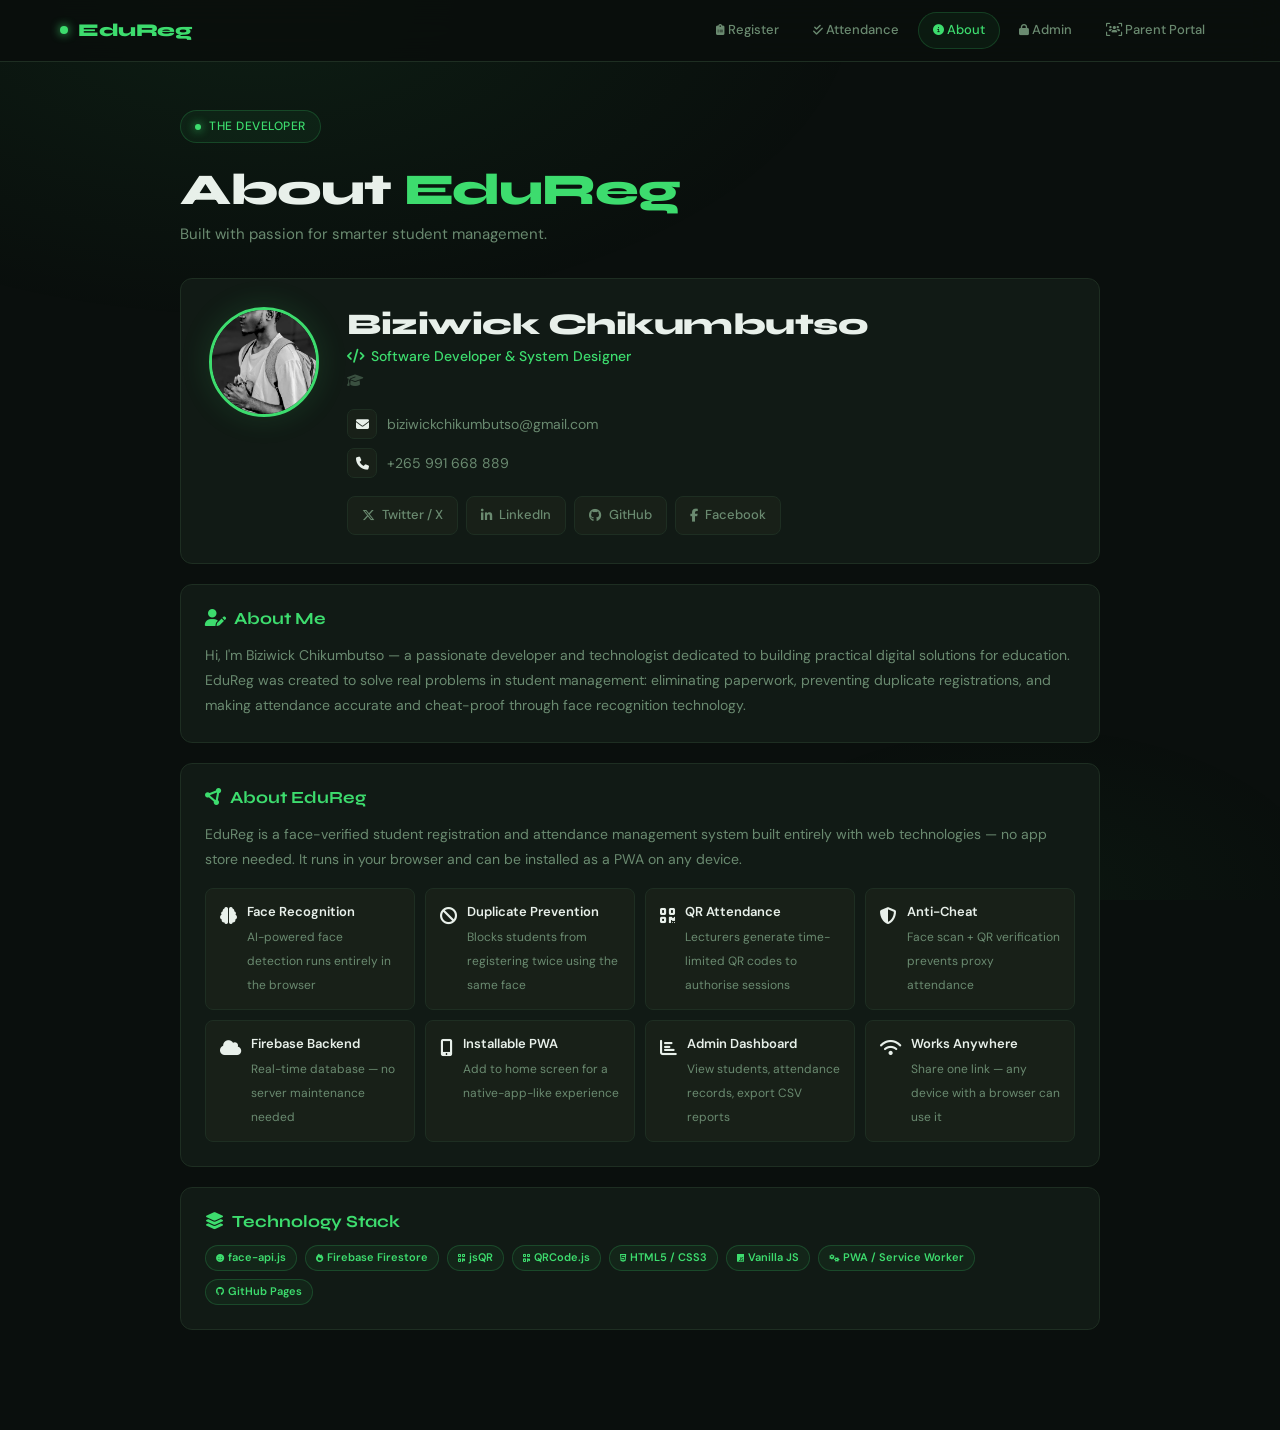
==== commit 500a22ac: "Add files via upload" ====
--- a/about.html
+++ b/about.html
@@ -18,6 +18,8 @@
       <a href="attendance.html" class="nav-link"><i class="fa-solid fa-check-double fa-sm"></i> Attendance</a>
       <a href="about.html" class="nav-link active"><i class="fa-solid fa-circle-info fa-sm"></i> About</a>
       <a href="admin.html" class="nav-link"><i class="fa-solid fa-lock fa-sm"></i> Admin</a>
+      <!-- Add to nav-links in all pages -->
+      <a href="parent.html" class="nav-link"><i class="fa-solid fa-users-viewfinder"></i> Parent Portal</a>
     </div>
     <button class="nav-burger" id="burgerBtn" onclick="toggleMenu()" aria-label="Menu">
       <span></span><span></span><span></span>
@@ -168,4 +170,4 @@
 document.getElementById('navDrawer').querySelectorAll('.nav-link').forEach(l=>l.addEventListener('click',()=>{ document.getElementById('burgerBtn').classList.remove('open'); document.getElementById('navDrawer').classList.remove('open'); }));
 </script>
 </body>
-</html>
+</html>
--- a/style.css
+++ b/style.css
@@ -26,117 +26,147 @@
 
 body {
   font-family: 'DM Sans', sans-serif;
-  background: var(--bg); color: var(--text);
-  min-height: 100vh; line-height: 1.6; font-size: 15px;
+  background: var(--bg);
+  color: var(--text);
+  min-height: 100vh;
+  line-height: 1.6;
+  font-size: 15px;
   -webkit-tap-highlight-color: transparent;
 }
 
 body::before {
-  content: ''; position: fixed; inset: 0;
-  background-image:
-    radial-gradient(ellipse 80% 60% at 20% 0%, rgba(61,220,110,0.07) 0%, transparent 60%),
-    radial-gradient(ellipse 50% 40% at 80% 100%, rgba(61,220,110,0.04) 0%, transparent 50%);
-  pointer-events: none; z-index: 0;
-}
-
-h1,h2,h3,h4 { font-family: 'Syne', sans-serif; line-height: 1.15; }
+  content: '';
+  position: fixed;
+  inset: 0;
+  background-image: radial-gradient(ellipse 80% 60% at 20% 0%, rgba(61,220,110,0.07) 0%, transparent 60%),
+                    radial-gradient(ellipse 50% 40% at 80% 100%, rgba(61,220,110,0.04) 0%, transparent 50%);
+  pointer-events: none;
+  z-index: 0;
+}
+
+h1, h2, h3, h4 { font-family: 'Syne', sans-serif; line-height: 1.15; }
 
 .container { max-width: 960px; margin: 0 auto; padding: 0 20px; position: relative; z-index: 1; }
 .container--wide { max-width: 1200px; margin: 0 auto; padding: 0 20px; position: relative; z-index: 1; }
 
-/* NAV */
 .nav {
-  position: sticky; top: 0; z-index: 100;
-  background: rgba(10,15,13,0.92); backdrop-filter: blur(16px);
-  border-bottom: 1px solid var(--border); height: var(--nav-h);
+  position: sticky;
+  top: 0;
+  z-index: 100;
+  background: rgba(10,15,13,0.92);
+  backdrop-filter: blur(16px);
+  border-bottom: 1px solid var(--border);
+  height: var(--nav-h);
 }
 .nav-inner {
-  display: flex; align-items: center; justify-content: space-between;
-  max-width: 1200px; margin: 0 auto; padding: 0 20px; height: 100%;
+  display: flex;
+  align-items: center;
+  justify-content: space-between;
+  max-width: 1200px;
+  margin: 0 auto;
+  padding: 0 20px;
+  height: 100%;
 }
 .nav-logo {
-  font-family: 'Syne', sans-serif; font-weight: 800; font-size: 18px;
-  color: var(--accent); letter-spacing: -0.5px; text-decoration: none;
-  display: flex; align-items: center; gap: 10px; flex-shrink: 0; z-index: 201;
+  font-family: 'Syne', sans-serif;
+  font-weight: 800;
+  font-size: 18px;
+  color: var(--accent);
+  letter-spacing: -0.5px;
+  text-decoration: none;
+  display: flex;
+  align-items: center;
+  gap: 10px;
+  flex-shrink: 0;
+  z-index: 201;
 }
 .nav-logo-dot {
-  width: 8px; height: 8px; border-radius: 50%; background: var(--accent);
-  box-shadow: 0 0 10px var(--accent); animation: pulse 2s ease-in-out infinite;
+  width: 8px;
+  height: 8px;
+  border-radius: 50%;
+  background: var(--accent);
+  box-shadow: 0 0 10px var(--accent);
+  animation: pulse 2s ease-in-out infinite;
 }
 .nav-links { display: flex; align-items: center; gap: 4px; }
 .nav-link {
-  color: var(--text-muted); text-decoration: none; font-size: 13px; font-weight: 500;
-  padding: 7px 14px; border-radius: 20px; border: 1px solid transparent;
-  transition: all 0.2s; white-space: nowrap;
+  color: var(--text-muted);
+  text-decoration: none;
+  font-size: 13px;
+  font-weight: 500;
+  padding: 7px 14px;
+  border-radius: 20px;
+  border: 1px solid transparent;
+  transition: all 0.2s;
+  white-space: nowrap;
 }
 .nav-link:hover { color: var(--accent); border-color: var(--border); }
 .nav-link.active { color: var(--accent); background: var(--accent-glow2); border-color: rgba(61,220,110,0.2); }
-
 .nav-burger {
-  display: none; background: none; border: none; cursor: pointer;
-  color: var(--text-muted); padding: 8px; flex-direction: column; gap: 5px; z-index: 201;
+  display: none;
+  background: none;
+  border: none;
+  cursor: pointer;
+  color: var(--text-muted);
+  padding: 8px;
+  flex-direction: column;
+  gap: 5px;
+  z-index: 201;
 }
 .nav-burger span { display: block; width: 22px; height: 2px; background: currentColor; border-radius: 2px; transition: all 0.3s; }
 .nav-burger.open span:nth-child(1) { transform: translateY(7px) rotate(45deg); }
 .nav-burger.open span:nth-child(2) { opacity: 0; transform: scaleX(0); }
 .nav-burger.open span:nth-child(3) { transform: translateY(-7px) rotate(-45deg); }
-
 .nav-drawer {
-  display: none; position: fixed; top: var(--nav-h); left: 0; right: 0; bottom: 0;
-  background: rgba(10,15,13,0.98); backdrop-filter: blur(20px); z-index: 99;
-  flex-direction: column; padding: 28px 20px; gap: 6px; overflow-y: auto;
-  transform: translateX(100%); transition: transform 0.3s ease;
+  display: none;
+  position: fixed;
+  top: var(--nav-h);
+  left: 0;
+  right: 0;
+  bottom: 0;
+  background: rgba(10,15,13,0.98);
+  backdrop-filter: blur(20px);
+  z-index: 99;
+  flex-direction: column;
+  padding: 28px 20px;
+  gap: 6px;
+  overflow-y: auto;
+  transform: translateX(100%);
+  transition: transform 0.3s ease;
 }
 .nav-drawer.open { transform: translateX(0); }
 .nav-drawer .nav-link { font-size: 17px; padding: 14px 18px; border-radius: var(--radius-sm); border: 1px solid var(--border); display: block; }
 .nav-drawer .nav-link:hover { background: var(--surface); }
-
 @media (max-width: 768px) {
   .nav-links { display: none; }
   .nav-burger { display: flex; }
   .nav-drawer { display: flex; }
 }
 
-/* PWA BANNER */
-.pwa-banner {
-  position: fixed; bottom: 0; left: 0; right: 0; z-index: 500;
-  background: var(--surface); border-top: 1px solid rgba(61,220,110,0.3);
-  padding: 14px 18px; display: flex; align-items: center; gap: 14px;
-  box-shadow: 0 -8px 32px rgba(0,0,0,0.4);
-  transform: translateY(110%); transition: transform 0.4s cubic-bezier(0.34,1.56,0.64,1);
-}
-.pwa-banner.show { transform: translateY(0); }
-.pwa-banner-icon { width: 44px; height: 44px; border-radius: 10px; background: var(--accent); display: flex; align-items: center; justify-content: center; font-size: 22px; flex-shrink: 0; }
-.pwa-banner-text { flex: 1; min-width: 0; }
-.pwa-banner-text strong { display: block; font-family: 'Syne', sans-serif; font-size: 14px; margin-bottom: 1px; }
-.pwa-banner-text span { font-size: 12px; color: var(--text-muted); }
-.pwa-banner-actions { display: flex; gap: 8px; flex-shrink: 0; }
-.pwa-dismiss { background: none; border: none; color: var(--text-dim); cursor: pointer; font-size: 20px; padding: 4px; }
-@media (max-width: 480px) {
-  .pwa-banner { flex-wrap: wrap; }
-  .pwa-banner-actions { width: 100%; }
-  .pwa-banner-actions .btn { flex: 1; }
-}
-
-/* HERO */
 .hero { padding: 56px 0 36px; text-align: center; }
 .hero-badge {
-  display: inline-flex; align-items: center; gap: 8px;
-  background: var(--accent-glow2); border: 1px solid rgba(61,220,110,0.2);
-  color: var(--accent); font-size: 12px; font-weight: 500;
-  padding: 6px 14px; border-radius: 20px; margin-bottom: 22px;
-  letter-spacing: 0.5px; text-transform: uppercase;
+  display: inline-flex;
+  align-items: center;
+  gap: 8px;
+  background: var(--accent-glow2);
+  border: 1px solid rgba(61,220,110,0.2);
+  color: var(--accent);
+  font-size: 12px;
+  font-weight: 500;
+  padding: 6px 14px;
+  border-radius: 20px;
+  margin-bottom: 22px;
+  letter-spacing: 0.5px;
+  text-transform: uppercase;
 }
 .hero h1 { font-size: clamp(26px, 6vw, 52px); font-weight: 800; letter-spacing: -1.5px; color: var(--text); margin-bottom: 14px; }
 .hero h1 span { color: var(--accent); }
 .hero p { font-size: 16px; color: var(--text-muted); max-width: 460px; margin: 0 auto 28px; }
 
-/* CARD */
 .card { background: var(--surface); border: 1px solid var(--border); border-radius: var(--radius); padding: 28px; }
 @media (max-width: 480px) { .card { padding: 18px 15px; } }
 .card--glow { box-shadow: 0 0 40px var(--accent-glow2), 0 0 0 1px rgba(61,220,110,0.08); }
 
-/* STEPS */
 .steps { display: flex; margin-bottom: 28px; border-radius: var(--radius); overflow: hidden; border: 1px solid var(--border); }
 .step { flex: 1; padding: 12px 10px; display: flex; align-items: center; gap: 8px; background: var(--surface); border-right: 1px solid var(--border); color: var(--text-dim); font-size: 12px; font-weight: 500; cursor: default; transition: all 0.3s; }
 .step:last-child { border-right: none; }
@@ -146,7 +176,6 @@
 .step.done .step-num { background: var(--accent-dim); color: var(--bg); border-color: var(--accent-dim); }
 @media (max-width: 480px) { .step-label { display: none; } .step { justify-content: center; } }
 
-/* CAMERA */
 .camera-wrap { position: relative; width: 100%; max-width: 420px; margin: 0 auto 18px; border-radius: var(--radius); overflow: hidden; border: 1px solid var(--border); background: #060a08; aspect-ratio: 4/3; }
 .camera-wrap video, .camera-wrap canvas { width: 100%; height: 100%; object-fit: cover; display: block; }
 .camera-wrap canvas { position: absolute; inset: 0; }
@@ -158,8 +187,28 @@
 .face-detected-bar { position: absolute; bottom: 0; left: 0; right: 0; padding: 10px 14px; background: linear-gradient(to top, rgba(6,10,8,0.9), transparent); font-size: 12px; font-weight: 500; color: var(--accent); font-family: 'Syne', sans-serif; letter-spacing: 0.5px; display: flex; align-items: center; gap: 8px; opacity: 0; transition: opacity 0.3s; }
 .face-detected-bar.show { opacity: 1; }
 .face-dot { width: 6px; height: 6px; border-radius: 50%; background: var(--accent); animation: pulse 1s ease-in-out infinite; }
-
-/* ALERTS */
+.cam-switch-btn {
+  position: absolute;
+  top: 10px;
+  right: 10px;
+  width: 38px;
+  height: 38px;
+  border-radius: 50%;
+  background: rgba(10,15,13,0.75);
+  border: 1px solid rgba(61,220,110,0.35);
+  color: var(--accent);
+  font-size: 16px;
+  display: flex;
+  align-items: center;
+  justify-content: center;
+  cursor: pointer;
+  z-index: 10;
+  backdrop-filter: blur(8px);
+  transition: background 0.2s, transform 0.2s;
+}
+.cam-switch-btn:hover { background: rgba(61,220,110,0.15); transform: rotate(30deg); }
+.cam-switch-btn:active { transform: rotate(180deg) scale(0.9); }
+
 .alert { border-radius: var(--radius-sm); padding: 13px 16px; margin-bottom: 16px; display: none; align-items: flex-start; gap: 10px; font-size: 14px; }
 .alert.show { display: flex; }
 .alert-danger { background: rgba(240,90,90,0.08); border: 1px solid rgba(240,90,90,0.3); }
@@ -172,20 +221,16 @@
 .alert-success h4 { color: var(--accent); }
 .alert p { color: var(--text-muted); font-size: 13px; }
 
-/* FORM */
 .form-grid { display: grid; grid-template-columns: 1fr 1fr; gap: 14px; }
 @media (max-width: 580px) { .form-grid { grid-template-columns: 1fr; } }
 .field { display: flex; flex-direction: column; gap: 6px; }
 .field.full { grid-column: 1/-1; }
 label { font-size: 11px; font-weight: 500; color: var(--text-muted); letter-spacing: 0.5px; text-transform: uppercase; }
-input, select, textarea { background: var(--surface2); border: 1px solid var(--border); border-radius: var(--radius-sm); color: var(--text); font-family: 'DM Sans', sans-serif; font-size: 15px; padding: 12px 14px; outline: none; transition: border-color 0.2s, box-shadow 0.2s; width: 100%; -webkit-appearance: none; appearance: none; }
+input, select, textarea { background: var(--surface2); border: 1px solid var(--border); border-radius: var(--radius-sm); color: var(--text); font-family: 'DM Sans', sans-serif; font-size: 15px; padding: 12px 14px; outline: none; transition: border-color 0.2s, box-shadow 0.2s; width: 100%; }
 input:focus, select:focus, textarea:focus { border-color: var(--accent); box-shadow: 0 0 0 3px var(--accent-glow); }
 input::placeholder, textarea::placeholder { color: var(--text-dim); }
-select option { background: var(--surface2); }
-textarea { resize: vertical; min-height: 90px; line-height: 1.5; }
-
-/* BUTTONS */
-.btn { display: inline-flex; align-items: center; justify-content: center; gap: 8px; font-family: 'Syne', sans-serif; font-size: 14px; font-weight: 700; padding: 12px 22px; border-radius: var(--radius-sm); border: none; cursor: pointer; transition: all 0.2s; letter-spacing: 0.3px; text-decoration: none; white-space: nowrap; -webkit-tap-highlight-color: transparent; }
+
+.btn { display: inline-flex; align-items: center; justify-content: center; gap: 8px; font-family: 'Syne', sans-serif; font-size: 14px; font-weight: 700; padding: 12px 22px; border-radius: var(--radius-sm); border: none; cursor: pointer; transition: all 0.2s; letter-spacing: 0.3px; text-decoration: none; white-space: nowrap; }
 .btn-primary { background: var(--accent); color: var(--bg); box-shadow: 0 4px 20px rgba(61,220,110,0.3); }
 .btn-primary:hover { background: #4fff85; box-shadow: 0 4px 28px rgba(61,220,110,0.5); transform: translateY(-1px); }
 .btn-primary:active { transform: translateY(0); }
@@ -194,11 +239,9 @@
 .btn-outline:hover { border-color: var(--accent); color: var(--accent); }
 .btn-danger { background: var(--danger); color: #fff; }
 .btn-danger:hover { background: #e04040; transform: translateY(-1px); }
-.btn-warn { background: var(--warn); color: #1a1000; }
 .btn-sm { padding: 7px 13px; font-size: 12px; }
 .btn-full { width: 100%; }
 
-/* PHOTO PREVIEW + SUCCESS */
 .photo-preview { width: 68px; height: 68px; border-radius: 50%; border: 2px solid var(--accent); object-fit: cover; box-shadow: 0 0 16px var(--accent-glow); display: none; }
 .photo-preview.show { display: block; }
 .success-screen { text-align: center; padding: 40px 16px; display: none; }
@@ -207,29 +250,26 @@
 .success-screen h2 { font-size: 24px; font-weight: 800; margin-bottom: 8px; }
 .success-screen p { color: var(--text-muted); margin-bottom: 24px; font-size: 14px; }
 
-/* ADMIN LOGIN */
 .login-wrap { min-height: 100vh; display: flex; align-items: center; justify-content: center; padding: 20px; }
 .login-card { width: 100%; max-width: 400px; }
 .login-card h1 { font-size: 26px; font-weight: 800; margin-bottom: 6px; }
 .login-card p { color: var(--text-muted); font-size: 14px; margin-bottom: 26px; }
 
-/* ADMIN */
 .admin-header { display: flex; align-items: flex-start; justify-content: space-between; padding: 24px 0 18px; gap: 12px; flex-wrap: wrap; }
 .admin-header h1 { font-size: clamp(20px,4vw,28px); font-weight: 800; letter-spacing: -0.5px; }
 .stats-row { display: grid; grid-template-columns: repeat(auto-fit, minmax(140px,1fr)); gap: 12px; margin-bottom: 22px; }
-.stat-card { background: var(--surface); border: 1px solid var(--border); border-radius: var(--radius); padding: 16px 18px; }
+.stat-card { background: var(--surface); border: 1px solid var(--border); border-radius: var(--radius); padding: 16px 18px; overflow: hidden; min-width: 0; }
 .stat-label { font-size: 11px; color: var(--text-muted); text-transform: uppercase; letter-spacing: 0.5px; margin-bottom: 6px; }
-.stat-value { font-family: 'Syne', sans-serif; font-size: 26px; font-weight: 800; color: var(--accent); line-height: 1; }
+.stat-value { font-family: 'Syne', sans-serif; font-size: 26px; font-weight: 800; color: var(--accent); line-height: 1.1; word-break: break-word; overflow-wrap: anywhere; }
 .stat-sub { font-size: 11px; color: var(--text-dim); margin-top: 3px; }
 
-/* TABS */
-.admin-tabs { display: flex; gap: 2px; margin-bottom: 22px; border-bottom: 1px solid var(--border); overflow-x: auto; -webkit-overflow-scrolling: touch; scrollbar-width: none; }
+.admin-tabs { display: flex; gap: 2px; margin-bottom: 22px; border-bottom: 1px solid var(--border); overflow-x: auto; }
 .admin-tabs::-webkit-scrollbar { display: none; }
 .tab-btn { padding: 10px 16px; background: none; border: none; cursor: pointer; color: var(--text-muted); font-family: 'Syne', sans-serif; font-size: 13px; font-weight: 700; border-bottom: 2px solid transparent; margin-bottom: -1px; white-space: nowrap; transition: all 0.2s; }
 .tab-btn:hover { color: var(--text); }
 .tab-btn.active { color: var(--accent); border-bottom-color: var(--accent); }
-.tab-panel { display: none; }
-.tab-panel.active { display: block; }
+.tab-panel, .dashboard-tab, .parent-tab { display: none; }
+.tab-panel.active, .dashboard-tab.active, .parent-tab.active { display: block; }
 
 .toolbar { display: flex; gap: 10px; margin-bottom: 14px; flex-wrap: wrap; }
 .search-wrap { position: relative; flex: 1; min-width: 150px; }
@@ -237,7 +277,6 @@
 .search-icon { position: absolute; left: 12px; top: 50%; transform: translateY(-50%); color: var(--text-dim); font-size: 14px; pointer-events: none; }
 @media (max-width: 600px) { .toolbar { flex-direction: column; } }
 
-/* TABLE — card layout on mobile */
 .table-wrap { background: var(--surface); border: 1px solid var(--border); border-radius: var(--radius); overflow: hidden; }
 table { width: 100%; border-collapse: collapse; }
 thead th { text-align: left; padding: 11px 14px; font-family: 'Syne', sans-serif; font-size: 10px; font-weight: 700; color: var(--text-muted); text-transform: uppercase; letter-spacing: 0.8px; background: var(--surface2); border-bottom: 1px solid var(--border); white-space: nowrap; }
@@ -246,16 +285,14 @@
 tbody tr:hover { background: var(--surface2); }
 tbody td { padding: 11px 14px; font-size: 13px; vertical-align: middle; }
 .td-name { display: flex; align-items: center; gap: 10px; }
-.td-avatar { width: 32px; height: 32px; border-radius: 50%; object-fit: cover; border: 1px solid var(--border); background: var(--surface2); flex-shrink: 0; }
+.td-avatar { width: 32px; height: 32px; border-radius: 50%; object-fit: cover; border: 1px solid var(--border); background: var(--surface2); flex-shrink: 0; display: flex; align-items: center; justify-content: center; }
 .td-name-text { font-weight: 500; font-size: 13px; }
 .td-id { font-family: monospace; font-size: 11px; color: var(--text-muted); }
-
 @media (max-width: 680px) {
-  .table-wrap { overflow: visible; background: transparent; border: none; box-shadow: none; }
+  .table-wrap { overflow: visible; background: transparent; border: none; }
   table, thead, tbody, tr, td, th { display: block; }
   thead { display: none; }
   tbody tr { background: var(--surface); border: 1px solid var(--border); border-radius: var(--radius-sm); margin-bottom: 10px; padding: 14px 15px; display: flex; flex-wrap: wrap; gap: 8px 12px; }
-  tbody tr:hover { background: var(--surface2); }
   tbody td { padding: 0; border: none; }
   td[data-label]::before { content: attr(data-label); display: block; font-size: 10px; color: var(--text-dim); text-transform: uppercase; letter-spacing: 0.4px; margin-bottom: 2px; }
   td.col-name { width: 100%; }
@@ -267,13 +304,14 @@
 }
 
 .badge { display: inline-flex; align-items: center; padding: 3px 10px; border-radius: 20px; font-size: 11px; font-weight: 600; background: var(--accent-glow2); color: var(--accent); border: 1px solid rgba(61,220,110,0.2); }
-.badge-danger { background: rgba(240,90,90,0.1); color: var(--danger); border-color: rgba(240,90,90,0.3); }
-.badge-warn { background: rgba(240,180,41,0.1); color: var(--warn); border-color: rgba(240,180,41,0.3); }
+.badge-success { background: rgba(61,220,110,0.2); color: var(--accent); }
+.badge-warn { background: rgba(240,180,41,0.2); color: var(--warn); }
+.badge-danger { background: rgba(240,90,90,0.2); color: var(--danger); }
+.badge-info { background: rgba(90,180,240,0.1); color: var(--info); border-color: rgba(90,180,240,0.3); }
 
 .empty-state { text-align: center; padding: 48px 20px; color: var(--text-muted); }
 .empty-state p { font-size: 14px; margin-top: 8px; }
 
-/* MODAL */
 .modal-backdrop { position: fixed; inset: 0; background: rgba(0,0,0,0.75); backdrop-filter: blur(4px); z-index: 200; display: flex; align-items: center; justify-content: center; padding: 14px; opacity: 0; pointer-events: none; transition: opacity 0.3s; }
 .modal-backdrop.show { opacity: 1; pointer-events: all; }
 .modal { background: var(--surface); border: 1px solid var(--border); border-radius: var(--radius); padding: 24px; max-width: 500px; width: 100%; max-height: 90vh; overflow-y: auto; transform: scale(0.95); transition: transform 0.3s; }
@@ -281,22 +319,19 @@
 .modal-header { display: flex; align-items: flex-start; justify-content: space-between; margin-bottom: 18px; gap: 10px; }
 .modal-header h3 { font-size: 18px; font-weight: 800; }
 .modal-close { background: none; border: none; color: var(--text-muted); cursor: pointer; font-size: 20px; padding: 4px; line-height: 1; flex-shrink: 0; }
-.modal-close:hover { color: var(--text); }
 .modal-photo { width: 70px; height: 70px; border-radius: 50%; object-fit: cover; border: 2px solid var(--accent); margin-bottom: 14px; }
 .detail-grid { display: grid; grid-template-columns: 1fr 1fr; gap: 14px; }
 @media (max-width: 400px) { .detail-grid { grid-template-columns: 1fr; } }
 .detail-item label { display: block; font-size: 10px; color: var(--text-muted); text-transform: uppercase; letter-spacing: 0.5px; margin-bottom: 2px; }
 .detail-item p { font-size: 14px; color: var(--text); }
 
-/* QR & SESSION */
 .qr-display { background: #fff; border-radius: var(--radius); padding: 18px; display: inline-block; }
 .qr-session-card { background: var(--surface2); border: 1px solid var(--border); border-radius: var(--radius); padding: 22px; text-align: center; margin-bottom: 16px; }
 .qr-session-card h3 { font-size: 17px; font-weight: 800; margin-bottom: 4px; }
-.session-timer { font-family: 'Syne', sans-serif; font-size: 32px; font-weight: 800; color: var(--accent); letter-spacing: 2px; margin: 14px 0; }
-.session-timer.warn { color: var(--warn); animation: timerPulse 1s ease-in-out infinite; }
-@keyframes timerPulse { 0%,100%{opacity:1} 50%{opacity:0.6} }
-
-/* ATTENDANCE RESULT */
+.session-timer { font-family: 'Syne', sans-serif; font-size: 32px; font-weight: 800; color: var(--accent); letter-spacing: 2px; margin: 14px 0; background: var(--surface); padding: 8px 20px; border-radius: 40px; display: inline-block; }
+.session-timer.warn { color: var(--warn); animation: timerPulse 1s ease-in-out infinite; background: rgba(240,180,41,0.1); }
+@keyframes timerPulse { 0%,100%{opacity:1} 50%{opacity:0.7} }
+
 .attendance-result { border-radius: var(--radius); padding: 22px; text-align: center; display: none; margin-top: 18px; }
 .attendance-result.show { display: block; }
 .attendance-result.success-res { background: rgba(61,220,110,0.08); border: 1px solid rgba(61,220,110,0.3); }
@@ -309,10 +344,9 @@
 .att-record-meta { font-size: 12px; color: var(--text-muted); }
 .att-record-time { margin-left: auto; font-size: 12px; color: var(--text-dim); font-family: monospace; flex-shrink: 0; }
 
-/* ABOUT */
 .about-hero { padding: 48px 0 32px; }
 .about-card { display: flex; gap: 28px; align-items: flex-start; flex-wrap: wrap; background: var(--surface); border: 1px solid var(--border); border-radius: var(--radius); padding: 28px; margin-bottom: 20px; }
-.about-avatar { width: 110px; height: 110px; border-radius: 50%; border: 3px solid var(--accent); object-fit: cover; box-shadow: 0 0 30px var(--accent-glow); flex-shrink: 0; background: var(--surface2); display: flex; align-items: center; justify-content: center; font-size: 44px; }
+.about-avatar { width: 110px; height: 110px; border-radius: 50%; border: 3px solid var(--accent); object-fit: cover; box-shadow: 0 0 30px var(--accent-glow); flex-shrink: 0; }
 .about-info { flex: 1; min-width: 180px; }
 .about-info h1 { font-size: clamp(20px,4vw,30px); font-weight: 800; letter-spacing: -0.5px; margin-bottom: 4px; }
 .about-role { color: var(--accent); font-size: 14px; font-weight: 500; margin-bottom: 3px; }
@@ -334,7 +368,6 @@
 .feature-item-text strong { display: block; font-size: 13px; font-weight: 600; margin-bottom: 1px; }
 .feature-item-text span { font-size: 12px; color: var(--text-muted); }
 
-/* MISC */
 .export-row { display: flex; gap: 8px; flex-wrap: wrap; }
 .toast-container { position: fixed; bottom: 76px; right: 14px; z-index: 999; display: flex; flex-direction: column; gap: 8px; }
 .toast { background: var(--surface); border: 1px solid var(--border); border-radius: var(--radius-sm); padding: 11px 16px; font-size: 13px; color: var(--text); box-shadow: 0 8px 32px rgba(0,0,0,0.4); min-width: 220px; max-width: 300px; display: flex; align-items: center; gap: 10px; animation: slideIn 0.3s ease; transition: opacity 0.3s; }
@@ -342,8 +375,162 @@
 .toast.error { border-left: 3px solid var(--danger); }
 .toast.warn { border-left: 3px solid var(--warn); }
 @keyframes slideIn { from{transform:translateX(110%);opacity:0} to{transform:translateX(0);opacity:1} }
+
 .spinner { width: 15px; height: 15px; border: 2px solid rgba(0,0,0,0.2); border-top-color: var(--bg); border-radius: 50%; animation: spin 0.7s linear infinite; flex-shrink: 0; }
 .spinner-light { border-color: rgba(255,255,255,0.2); border-top-color: #fff; }
 @keyframes spin { to{transform:rotate(360deg)} }
 @keyframes pulse { 0%,100%{opacity:1;transform:scale(1)} 50%{opacity:0.6;transform:scale(0.8)} }
 .divider { border: none; border-top: 1px solid var(--border); margin: 18px 0; }
+
+.lightbox-backdrop {
+  position: fixed;
+  inset: 0;
+  background: rgba(0,0,0,0.92);
+  z-index: 1000;
+  display: flex;
+  align-items: center;
+  justify-content: center;
+  padding: 16px;
+  opacity: 0;
+  pointer-events: none;
+  transition: opacity 0.25s ease;
+  backdrop-filter: blur(6px);
+}
+.lightbox-backdrop.show { opacity: 1; pointer-events: all; }
+.lightbox-img { max-width: 100%; max-height: 90vh; object-fit: contain; border-radius: var(--radius); box-shadow: 0 0 60px rgba(61,220,110,0.2), 0 8px 64px rgba(0,0,0,0.8); transform: scale(0.93); transition: transform 0.25s ease; }
+.lightbox-backdrop.show .lightbox-img { transform: scale(1); }
+.lightbox-close {
+  position: absolute;
+  top: 18px;
+  right: 18px;
+  width: 40px;
+  height: 40px;
+  border-radius: 50%;
+  background: rgba(255,255,255,0.1);
+  border: 1px solid rgba(255,255,255,0.15);
+  color: #fff;
+  font-size: 18px;
+  display: flex;
+  align-items: center;
+  justify-content: center;
+  cursor: pointer;
+  transition: background 0.2s;
+}
+.lightbox-close:hover { background: rgba(255,255,255,0.2); }
+
+.pwa-modal-backdrop {
+  position: fixed;
+  inset: 0;
+  z-index: 600;
+  background: rgba(0,0,0,0.8);
+  backdrop-filter: blur(6px);
+  display: flex;
+  align-items: flex-end;
+  justify-content: center;
+  padding: 0;
+  opacity: 0;
+  pointer-events: none;
+  transition: opacity 0.3s ease;
+}
+.pwa-modal-backdrop.show { opacity: 1; pointer-events: all; }
+.pwa-modal {
+  background: var(--surface);
+  border: 1px solid rgba(61,220,110,0.25);
+  border-radius: 22px 22px 0 0;
+  padding: 28px 24px 36px;
+  width: 100%;
+  max-width: 480px;
+  position: relative;
+  transform: translateY(100%);
+  transition: transform 0.35s cubic-bezier(0.34,1.56,0.64,1);
+}
+.pwa-modal-backdrop.show .pwa-modal { transform: translateY(0); }
+.pwa-modal-close {
+  position: absolute;
+  top: 16px;
+  right: 16px;
+  background: var(--surface2);
+  border: 1px solid var(--border);
+  color: var(--text-muted);
+  width: 32px;
+  height: 32px;
+  border-radius: 50%;
+  cursor: pointer;
+  font-size: 15px;
+  display: flex;
+  align-items: center;
+  justify-content: center;
+}
+.pwa-modal-icon {
+  width: 64px;
+  height: 64px;
+  border-radius: 16px;
+  background: var(--accent);
+  color: var(--bg);
+  display: flex;
+  align-items: center;
+  justify-content: center;
+  font-size: 28px;
+  margin: 0 auto 16px;
+  box-shadow: 0 0 30px rgba(61,220,110,0.4);
+}
+.pwa-modal-title { font-size: 22px; font-weight: 800; text-align: center; margin-bottom: 8px; }
+.pwa-modal-desc { color: var(--text-muted); font-size: 14px; text-align: center; margin-bottom: 20px; line-height: 1.6; }
+.pwa-steps-list { display: flex; flex-direction: column; gap: 12px; background: var(--surface2); border: 1px solid var(--border); border-radius: var(--radius-sm); padding: 16px; margin-bottom: 16px; }
+.pwa-step-row { display: flex; align-items: flex-start; gap: 12px; font-size: 14px; color: var(--text-muted); }
+.pwa-step-num {
+  min-width: 24px;
+  height: 24px;
+  border-radius: 50%;
+  background: var(--accent);
+  color: var(--bg);
+  font-family: 'Syne', sans-serif;
+  font-size: 12px;
+  font-weight: 800;
+  display: flex;
+  align-items: center;
+  justify-content: center;
+  flex-shrink: 0;
+  margin-top: 1px;
+}
+.pwa-fab {
+  position: fixed;
+  bottom: 20px;
+  right: 16px;
+  z-index: 500;
+  background: var(--accent);
+  color: var(--bg);
+  border: none;
+  border-radius: 30px;
+  cursor: pointer;
+  display: none;
+  align-items: center;
+  gap: 8px;
+  padding: 12px 18px;
+  font-family: 'Syne', sans-serif;
+  font-size: 13px;
+  font-weight: 700;
+  box-shadow: 0 4px 24px rgba(61,220,110,0.5);
+  animation: fabPop 0.4s cubic-bezier(0.34,1.56,0.64,1);
+  transition: transform 0.2s, box-shadow 0.2s;
+}
+.pwa-fab:hover { transform: translateY(-2px); box-shadow: 0 8px 32px rgba(61,220,110,0.6); }
+.pwa-fab:active { transform: scale(0.95); }
+@keyframes fabPop { from{transform:scale(0) translateY(20px);opacity:0} to{transform:scale(1) translateY(0);opacity:1} }
+
+.auth-tab {
+  background: none;
+  border: none;
+  padding: 10px 20px;
+  font-size: 14px;
+  font-weight: 600;
+  color: var(--text-muted);
+  cursor: pointer;
+  border-bottom: 2px solid transparent;
+  transition: all 0.2s;
+  font-family: 'Syne', sans-serif;
+}
+.auth-tab.active { color: var(--accent); border-bottom-color: var(--accent); }
+
+.charts-row { display: grid; grid-template-columns: repeat(auto-fit, minmax(300px, 1fr)); gap: 20px; margin-bottom: 20px; }
+.verification-section { margin-bottom: 20px; }
